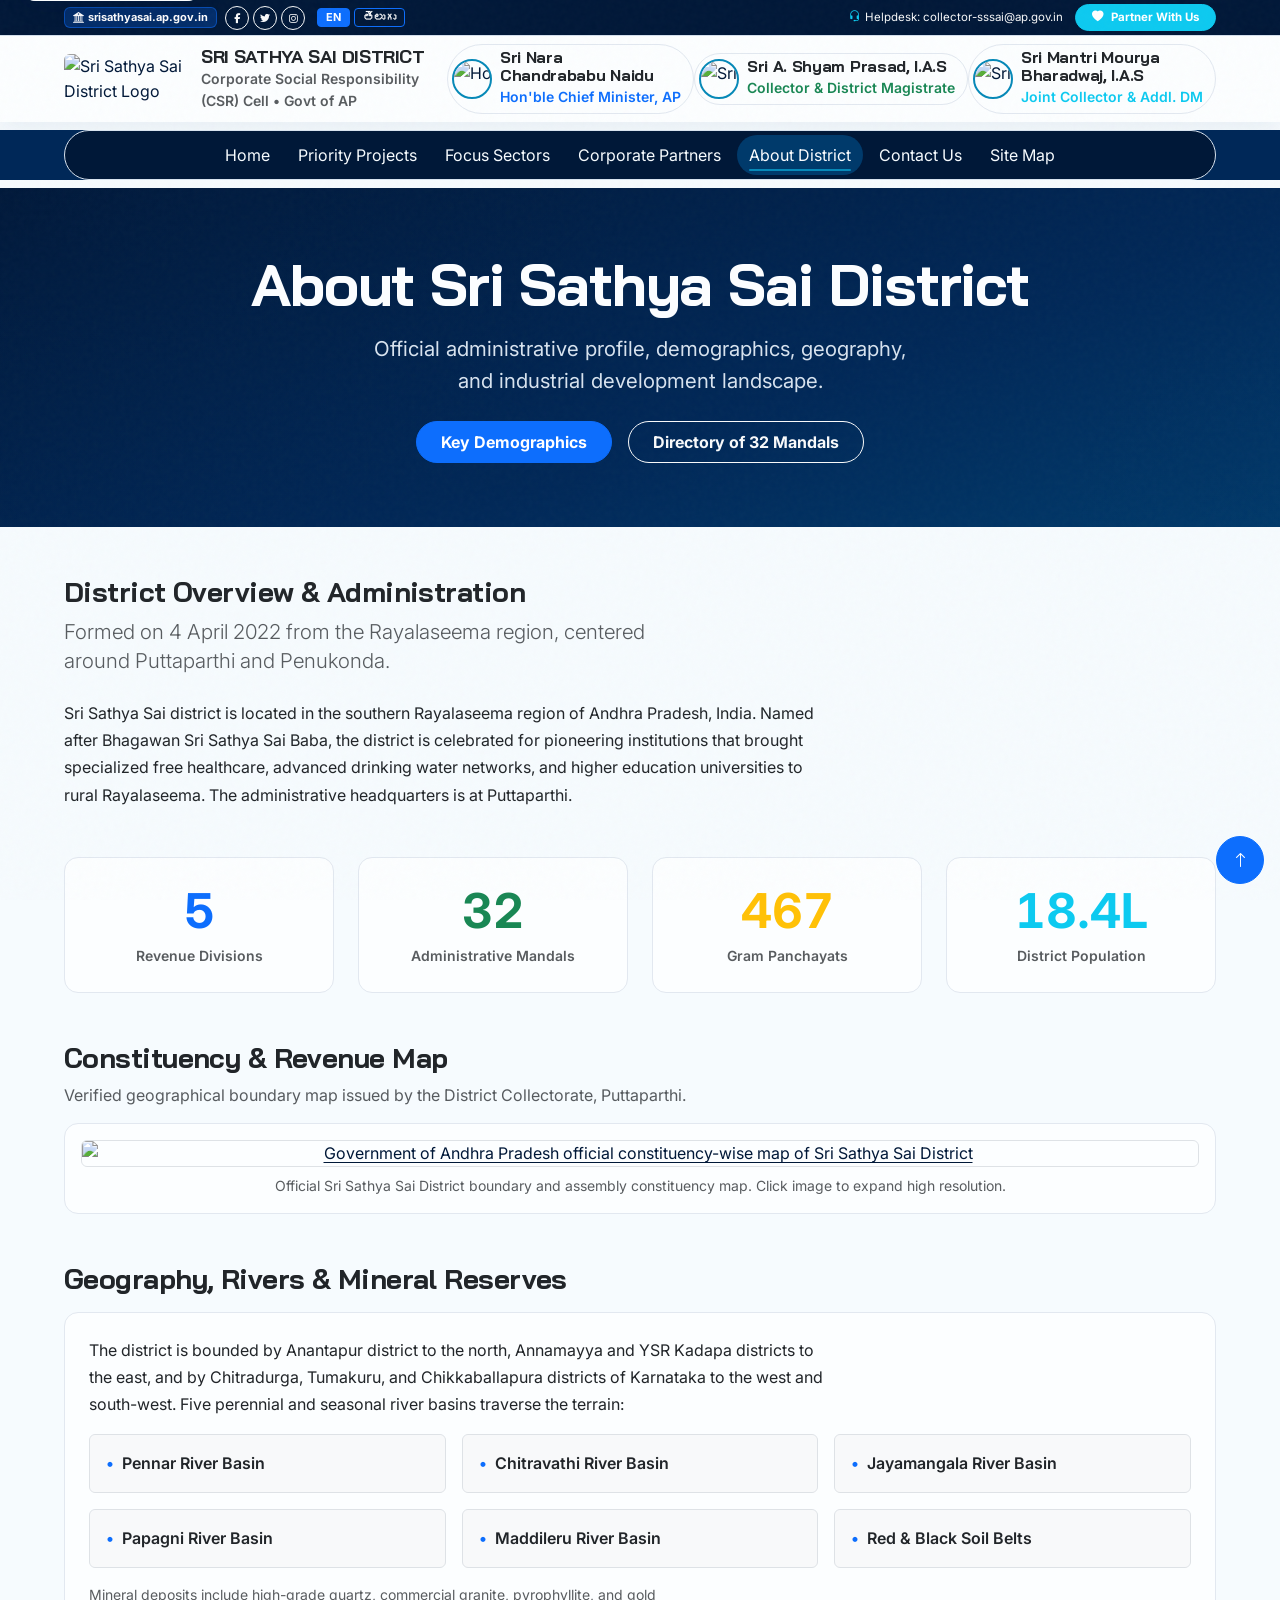
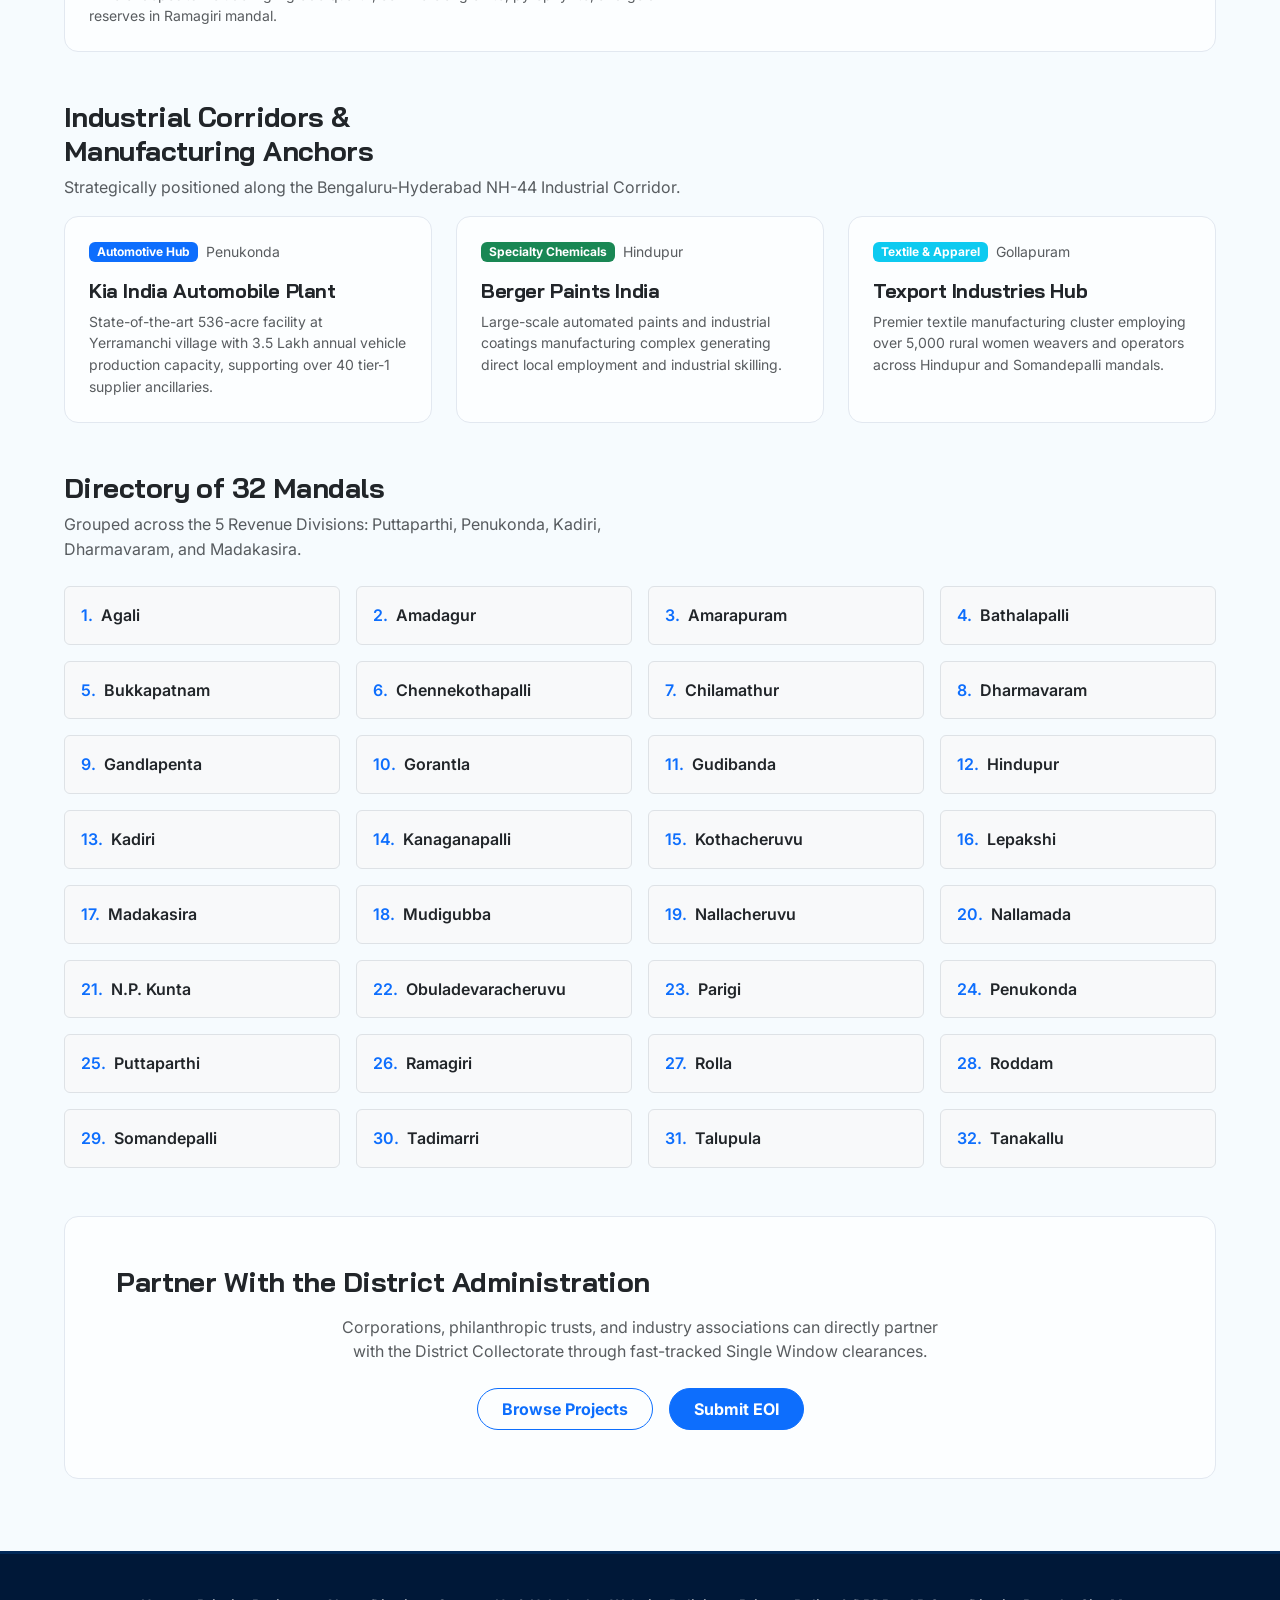
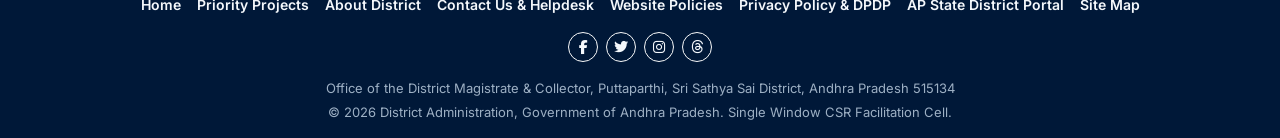
==== about-district.html @ ed6a1d9b "Complete Hallmark redesign across all 7 pages and 5 stylesheets with 0 FAILs" ====
<!DOCTYPE html>
<html lang="en">

<head>
    <meta charset="utf-8">
    <title>About Sri Sathya Sai District | Official Profile &amp; Demographics</title>
    <meta content="width=device-width, initial-scale=1.0" name="viewport">
    <meta content="About Sri Sathya Sai District, 32 Mandals, 5 Revenue Divisions, Economy, Geography, Kia Penukonda, Andhra Pradesh Administration" name="description">

    <!-- Favicon -->
    <link href="img/csr_logo.png" rel="icon" type="image/png">
    <link rel="canonical" href="https://www.srisathyasaicsr.com/about-district.html">

    <!-- Google Web Fonts -->
    <link rel="preconnect" href="https://fonts.googleapis.com">
    <link rel="preconnect" href="https://fonts.gstatic.com" crossorigin>
    <link href="https://fonts.googleapis.com/css2?family=Bai+Jamjuree:wght@400;500;600;700&family=Inter:wght@300;400;500;600;700;800&display=swap" rel="stylesheet">

    <!-- Icon Font Stylesheet -->
    <link href="https://cdnjs.cloudflare.com/ajax/libs/font-awesome/6.6.0/css/all.min.css" rel="stylesheet">
    <link href="https://cdn.jsdelivr.net/npm/bootstrap-icons@1.11.1/font/bootstrap-icons.css" rel="stylesheet">

    <!-- Vendor CSS via CDN -->
    <link href="https://cdnjs.cloudflare.com/ajax/libs/animate.css/4.1.1/animate.min.css" rel="stylesheet">
    <link href="https://cdn.jsdelivr.net/npm/bootstrap@5.0.0/dist/css/bootstrap.min.css" rel="stylesheet">

    <!-- Bespoke Tokens & Stylesheets -->
    <link href="css/tokens.css" rel="stylesheet">
    <link href="css/base.css" rel="stylesheet">
    <link href="style.css" rel="stylesheet">
    <link href="css/premium.css" rel="stylesheet">
    <link href="css/ui21.css?v=20260901d" rel="stylesheet">
</head>

<body>
    <!-- Skip to main content -->
    <a class="skip-link" href="#main-content">Skip to main content</a>

    <!-- Header Component Start -->
    <div id="site-header"></div>
    <!-- Header Component End -->

    <!-- Hero Header -->
    <header id="main-content" class="hero-banner text-center" role="banner">
        <div class="container">
            <h1 class="display-4 mx-auto fw-bold" data-i18n="nav_about">About Sri Sathya Sai District</h1>
            <p class="hero-lede mx-auto">Official administrative profile, demographics, geography, and industrial development landscape.</p>
            <div class="d-flex justify-content-center align-items-center gap-3 flex-wrap">
                <a href="#demographics" class="btn btn-primary rounded-pill px-4 py-2 fw-bold btn-shine text-nowrap">
                    Key Demographics
                </a>
                <a href="#mandals" class="btn btn-outline-light rounded-pill px-4 py-2 fw-bold text-nowrap">
                    Directory of 32 Mandals
                </a>
            </div>
        </div>
    </header>

    <!-- Main Content -->
    <main class="container py-5" role="main">
        <!-- Demographics Section -->
        <section id="demographics" class="mb-5" aria-labelledby="heading-overview">
            <div class="mb-4">
                <h2 id="heading-overview" class="h3 fw-bold text-dark mb-2">District Overview &amp; Administration</h2>
                <p class="lead text-muted">Formed on 4 April 2022 from the Rayalaseema region, centered around Puttaparthi and Penukonda.</p>
            </div>

            <p class="mb-4 text-dark" style="max-width: 75ch; line-height: 1.7;">
                Sri Sathya Sai district is located in the southern Rayalaseema region of Andhra Pradesh, India. Named after Bhagawan Sri Sathya Sai Baba, the district is celebrated for pioneering institutions that brought specialized free healthcare, advanced drinking water networks, and higher education universities to rural Rayalaseema. The administrative headquarters is at Puttaparthi.
            </p>

            <!-- 4 Statutory Key Metrics -->
            <div class="row g-4 my-2">
                <div class="col-lg-3 col-6">
                    <div class="partner-card text-center p-4 h-100">
                        <span class="d-block display-5 fw-bold text-primary num mb-1">5</span>
                        <span class="text-muted small fw-semibold">Revenue Divisions</span>
                    </div>
                </div>
                <div class="col-lg-3 col-6">
                    <div class="partner-card text-center p-4 h-100">
                        <span class="d-block display-5 fw-bold text-success num mb-1">32</span>
                        <span class="text-muted small fw-semibold">Administrative Mandals</span>
                    </div>
                </div>
                <div class="col-lg-3 col-6">
                    <div class="partner-card text-center p-4 h-100">
                        <span class="d-block display-5 fw-bold text-warning num mb-1">467</span>
                        <span class="text-muted small fw-semibold">Gram Panchayats</span>
                    </div>
                </div>
                <div class="col-lg-3 col-6">
                    <div class="partner-card text-center p-4 h-100">
                        <span class="d-block display-5 fw-bold text-info num mb-1">18.4L</span>
                        <span class="text-muted small fw-semibold">District Population</span>
                    </div>
                </div>
            </div>
        </section>

        <!-- District Map Section -->
        <section class="mb-5" aria-labelledby="heading-map">
            <div class="mb-3">
                <h2 id="heading-map" class="h3 fw-bold text-dark mb-2">Constituency &amp; Revenue Map</h2>
                <p class="text-muted">Verified geographical boundary map issued by the District Collectorate, Puttaparthi.</p>
            </div>
            <figure class="partner-card p-3 mb-4 text-center">
                <a href="img/district-map.jpg" target="_blank" rel="noopener noreferrer" title="View Full High-Resolution Map">
                    <img src="img/district-map.jpg" alt="Government of Andhra Pradesh official constituency-wise map of Sri Sathya Sai District" class="img-fluid rounded border w-100" style="max-height: 600px; object-fit: contain;">
                </a>
                <figcaption class="text-muted small mt-2">
                    Official Sri Sathya Sai District boundary and assembly constituency map. Click image to expand high resolution.
                </figcaption>
            </figure>
        </section>

        <!-- Geography & Climate Section -->
        <section class="mb-5" aria-labelledby="heading-geography">
            <div class="mb-3">
                <h2 id="heading-geography" class="h3 fw-bold text-dark mb-2">Geography, Rivers &amp; Mineral Reserves</h2>
            </div>
            <div class="partner-card p-4">
                <p class="mb-3 text-dark" style="max-width: 75ch; line-height: 1.7;">
                    The district is bounded by Anantapur district to the north, Annamayya and YSR Kadapa districts to the east, and by Chitradurga, Tumakuru, and Chikkaballapura districts of Karnataka to the west and south-west. Five perennial and seasonal river basins traverse the terrain:
                </p>
                <div class="row g-3 mb-3">
                    <div class="col-md-4 col-sm-6">
                        <div class="p-3 bg-light rounded border text-dark fw-semibold">
                            <span class="text-primary me-2">•</span>Pennar River Basin
                        </div>
                    </div>
                    <div class="col-md-4 col-sm-6">
                        <div class="p-3 bg-light rounded border text-dark fw-semibold">
                            <span class="text-primary me-2">•</span>Chitravathi River Basin
                        </div>
                    </div>
                    <div class="col-md-4 col-sm-6">
                        <div class="p-3 bg-light rounded border text-dark fw-semibold">
                            <span class="text-primary me-2">•</span>Jayamangala River Basin
                        </div>
                    </div>
                    <div class="col-md-4 col-sm-6">
                        <div class="p-3 bg-light rounded border text-dark fw-semibold">
                            <span class="text-primary me-2">•</span>Papagni River Basin
                        </div>
                    </div>
                    <div class="col-md-4 col-sm-6">
                        <div class="p-3 bg-light rounded border text-dark fw-semibold">
                            <span class="text-primary me-2">•</span>Maddileru River Basin
                        </div>
                    </div>
                    <div class="col-md-4 col-sm-6">
                        <div class="p-3 bg-light rounded border text-dark fw-semibold">
                            <span class="text-primary me-2">•</span>Red &amp; Black Soil Belts
                        </div>
                    </div>
                </div>
                <p class="text-muted small mb-0">Mineral deposits include high-grade quartz, commercial granite, pyrophyllite, and gold reserves in Ramagiri mandal.</p>
            </div>
        </section>

        <!-- Industrial & CSR Economy Section -->
        <section class="mb-5" aria-labelledby="heading-economy">
            <div class="mb-3">
                <h2 id="heading-economy" class="h3 fw-bold text-dark mb-2">Industrial Corridors &amp; Manufacturing Anchors</h2>
                <p class="text-muted">Strategically positioned along the Bengaluru-Hyderabad NH-44 Industrial Corridor.</p>
            </div>

            <div class="row g-4">
                <div class="col-lg-4 col-md-6">
                    <div class="partner-card p-4 h-100">
                        <div class="d-flex align-items-center gap-2 mb-3">
                            <span class="badge bg-primary text-white">Automotive Hub</span>
                            <span class="small text-muted">Penukonda</span>
                        </div>
                        <h3 class="h5 fw-bold text-dark">Kia India Automobile Plant</h3>
                        <p class="text-muted small mb-0">State-of-the-art 536-acre facility at Yerramanchi village with 3.5 Lakh annual vehicle production capacity, supporting over 40 tier-1 supplier ancillaries.</p>
                    </div>
                </div>
                <div class="col-lg-4 col-md-6">
                    <div class="partner-card p-4 h-100">
                        <div class="d-flex align-items-center gap-2 mb-3">
                            <span class="badge bg-success text-white">Specialty Chemicals</span>
                            <span class="small text-muted">Hindupur</span>
                        </div>
                        <h3 class="h5 fw-bold text-dark">Berger Paints India</h3>
                        <p class="text-muted small mb-0">Large-scale automated paints and industrial coatings manufacturing complex generating direct local employment and industrial skilling.</p>
                    </div>
                </div>
                <div class="col-lg-4 col-md-6">
                    <div class="partner-card p-4 h-100">
                        <div class="d-flex align-items-center gap-2 mb-3">
                            <span class="badge bg-info text-white">Textile &amp; Apparel</span>
                            <span class="small text-muted">Gollapuram</span>
                        </div>
                        <h3 class="h5 fw-bold text-dark">Texport Industries Hub</h3>
                        <p class="text-muted small mb-0">Premier textile manufacturing cluster employing over 5,000 rural women weavers and operators across Hindupur and Somandepalli mandals.</p>
                    </div>
                </div>
            </div>
        </section>

        <!-- Directory of 32 Mandals Section -->
        <section id="mandals" class="mb-5" aria-labelledby="heading-mandals">
            <div class="mb-4">
                <h2 id="heading-mandals" class="h3 fw-bold text-dark mb-2">Directory of 32 Mandals</h2>
                <p class="text-muted">Grouped across the 5 Revenue Divisions: Puttaparthi, Penukonda, Kadiri, Dharmavaram, and Madakasira.</p>
            </div>

            <div class="row g-3">
                <div class="col-lg-3 col-md-4 col-sm-6"><div class="p-3 bg-light rounded border fw-semibold text-dark"><span class="text-primary me-2">1.</span>Agali</div></div>
                <div class="col-lg-3 col-md-4 col-sm-6"><div class="p-3 bg-light rounded border fw-semibold text-dark"><span class="text-primary me-2">2.</span>Amadagur</div></div>
                <div class="col-lg-3 col-md-4 col-sm-6"><div class="p-3 bg-light rounded border fw-semibold text-dark"><span class="text-primary me-2">3.</span>Amarapuram</div></div>
                <div class="col-lg-3 col-md-4 col-sm-6"><div class="p-3 bg-light rounded border fw-semibold text-dark"><span class="text-primary me-2">4.</span>Bathalapalli</div></div>
                <div class="col-lg-3 col-md-4 col-sm-6"><div class="p-3 bg-light rounded border fw-semibold text-dark"><span class="text-primary me-2">5.</span>Bukkapatnam</div></div>
                <div class="col-lg-3 col-md-4 col-sm-6"><div class="p-3 bg-light rounded border fw-semibold text-dark"><span class="text-primary me-2">6.</span>Chennekothapalli</div></div>
                <div class="col-lg-3 col-md-4 col-sm-6"><div class="p-3 bg-light rounded border fw-semibold text-dark"><span class="text-primary me-2">7.</span>Chilamathur</div></div>
                <div class="col-lg-3 col-md-4 col-sm-6"><div class="p-3 bg-light rounded border fw-semibold text-dark"><span class="text-primary me-2">8.</span>Dharmavaram</div></div>
                <div class="col-lg-3 col-md-4 col-sm-6"><div class="p-3 bg-light rounded border fw-semibold text-dark"><span class="text-primary me-2">9.</span>Gandlapenta</div></div>
                <div class="col-lg-3 col-md-4 col-sm-6"><div class="p-3 bg-light rounded border fw-semibold text-dark"><span class="text-primary me-2">10.</span>Gorantla</div></div>
                <div class="col-lg-3 col-md-4 col-sm-6"><div class="p-3 bg-light rounded border fw-semibold text-dark"><span class="text-primary me-2">11.</span>Gudibanda</div></div>
                <div class="col-lg-3 col-md-4 col-sm-6"><div class="p-3 bg-light rounded border fw-semibold text-dark"><span class="text-primary me-2">12.</span>Hindupur</div></div>
                <div class="col-lg-3 col-md-4 col-sm-6"><div class="p-3 bg-light rounded border fw-semibold text-dark"><span class="text-primary me-2">13.</span>Kadiri</div></div>
                <div class="col-lg-3 col-md-4 col-sm-6"><div class="p-3 bg-light rounded border fw-semibold text-dark"><span class="text-primary me-2">14.</span>Kanaganapalli</div></div>
                <div class="col-lg-3 col-md-4 col-sm-6"><div class="p-3 bg-light rounded border fw-semibold text-dark"><span class="text-primary me-2">15.</span>Kothacheruvu</div></div>
                <div class="col-lg-3 col-md-4 col-sm-6"><div class="p-3 bg-light rounded border fw-semibold text-dark"><span class="text-primary me-2">16.</span>Lepakshi</div></div>
                <div class="col-lg-3 col-md-4 col-sm-6"><div class="p-3 bg-light rounded border fw-semibold text-dark"><span class="text-primary me-2">17.</span>Madakasira</div></div>
                <div class="col-lg-3 col-md-4 col-sm-6"><div class="p-3 bg-light rounded border fw-semibold text-dark"><span class="text-primary me-2">18.</span>Mudigubba</div></div>
                <div class="col-lg-3 col-md-4 col-sm-6"><div class="p-3 bg-light rounded border fw-semibold text-dark"><span class="text-primary me-2">19.</span>Nallacheruvu</div></div>
                <div class="col-lg-3 col-md-4 col-sm-6"><div class="p-3 bg-light rounded border fw-semibold text-dark"><span class="text-primary me-2">20.</span>Nallamada</div></div>
                <div class="col-lg-3 col-md-4 col-sm-6"><div class="p-3 bg-light rounded border fw-semibold text-dark"><span class="text-primary me-2">21.</span>N.P. Kunta</div></div>
                <div class="col-lg-3 col-md-4 col-sm-6"><div class="p-3 bg-light rounded border fw-semibold text-dark"><span class="text-primary me-2">22.</span>Obuladevaracheruvu</div></div>
                <div class="col-lg-3 col-md-4 col-sm-6"><div class="p-3 bg-light rounded border fw-semibold text-dark"><span class="text-primary me-2">23.</span>Parigi</div></div>
                <div class="col-lg-3 col-md-4 col-sm-6"><div class="p-3 bg-light rounded border fw-semibold text-dark"><span class="text-primary me-2">24.</span>Penukonda</div></div>
                <div class="col-lg-3 col-md-4 col-sm-6"><div class="p-3 bg-light rounded border fw-semibold text-dark"><span class="text-primary me-2">25.</span>Puttaparthi</div></div>
                <div class="col-lg-3 col-md-4 col-sm-6"><div class="p-3 bg-light rounded border fw-semibold text-dark"><span class="text-primary me-2">26.</span>Ramagiri</div></div>
                <div class="col-lg-3 col-md-4 col-sm-6"><div class="p-3 bg-light rounded border fw-semibold text-dark"><span class="text-primary me-2">27.</span>Rolla</div></div>
                <div class="col-lg-3 col-md-4 col-sm-6"><div class="p-3 bg-light rounded border fw-semibold text-dark"><span class="text-primary me-2">28.</span>Roddam</div></div>
                <div class="col-lg-3 col-md-4 col-sm-6"><div class="p-3 bg-light rounded border fw-semibold text-dark"><span class="text-primary me-2">29.</span>Somandepalli</div></div>
                <div class="col-lg-3 col-md-4 col-sm-6"><div class="p-3 bg-light rounded border fw-semibold text-dark"><span class="text-primary me-2">30.</span>Tadimarri</div></div>
                <div class="col-lg-3 col-md-4 col-sm-6"><div class="p-3 bg-light rounded border fw-semibold text-dark"><span class="text-primary me-2">31.</span>Talupula</div></div>
                <div class="col-lg-3 col-md-4 col-sm-6"><div class="p-3 bg-light rounded border fw-semibold text-dark"><span class="text-primary me-2">32.</span>Tanakallu</div></div>
            </div>
        </section>

        <!-- Partner Engagement CTA -->
        <section class="partner-card text-center p-5 mb-4" aria-labelledby="heading-adopt">
            <h2 id="heading-adopt" class="h3 fw-bold text-dark mb-3">Partner With the District Administration</h2>
            <p class="text-muted mx-auto mb-4" style="max-width: 60ch;">
                Corporations, philanthropic trusts, and industry associations can directly partner with the District Collectorate through fast-tracked Single Window clearances.
            </p>
            <div class="d-flex justify-content-center align-items-center gap-3 flex-wrap">
                <a href="projects.html" class="btn btn-outline-primary rounded-pill px-4 py-2 fw-bold text-nowrap">
                    Browse Projects
                </a>
                <a href="index.html#partner-form" class="btn btn-primary rounded-pill px-4 py-2 fw-bold btn-shine text-nowrap">
                    Submit EOI
                </a>
            </div>
        </section>
    </main>

    <!-- Footer Start -->
    <div id="site-footer"></div>
    <!-- Footer End -->

    <!-- Back to top button -->
    <a href="#main-content" class="btn btn-primary rounded-circle btn-lg-square back-to-top" aria-label="Back to top">
        <i class="bi bi-arrow-up" aria-hidden="true"></i>
    </a>

    <!-- JavaScript Libraries -->
    <script src="https://code.jquery.com/jquery-3.6.0.min.js"></script>
    <script src="https://cdn.jsdelivr.net/npm/bootstrap@5.0.0/dist/js/bootstrap.bundle.min.js"></script>
    <script src="js/i18n.js"></script>
    <script src="js/csr-client.js"></script>
    <script src="main.js"></script>
    <script src="https://cdn.jsdelivr.net/npm/gsap@3.13.0/dist/gsap.min.js"></script>
    <script src="https://cdn.jsdelivr.net/npm/gsap@3.13.0/dist/ScrollTrigger.min.js"></script>
    <script src="js/partner-scroller.js?v=20260902d"></script>
    <script src="js/premium-motion.js?v=20260902d"></script>
</body>

</html>
---- css/tokens.css ----
/* Hallmark · genre: editorial · theme: custom · posture: committed · container: 1440px · v2.0.0 */
/* Hallmark · pre-emit critique: P5 H5 E5 S5 R5 V4 · weakest: V, civic institutional palette adheres to official AP Gov blue */
:root {
  --space-3xs: 2px;
  --space-2xs: 4px;
  --space-xs: 8px;
  --space-sm: 12px;
  --space-md: 16px;
  --space-lg: 24px;
  --space-xl: 40px;
  --space-2xl: 64px;
  --space-3xl: 96px;
  --space-4xl: 144px;

  --text-xs: 0.8125rem;
  --text-sm: 0.875rem;
  --text-md: 1rem;
  --text-lg: 1.25rem;
  --text-xl: 1.5625rem;
  --text-2xl: 1.953rem;
  --text-3xl: 2.441rem;

  --text-display-s: clamp(2.25rem, 4vw + 0.5rem, 3.75rem);
  --text-display: clamp(2.75rem, 5vw + 1rem, 5.25rem);
  --text-section: clamp(2rem, 2.5vw + 1rem, 3.5rem);
  --text-title: clamp(1.25rem, 0.75vw + 0.875rem, 1.625rem);
  --text-lead: clamp(1.125rem, 0.35vw + 1rem, 1.375rem);

  --ease-out: cubic-bezier(0.16, 1, 0.3, 1);
  --ease-in: cubic-bezier(0.7, 0, 0.84, 0);
  --ease-in-out: cubic-bezier(0.65, 0, 0.35, 1);

  --dur-micro: 120ms;
  --dur-short: 220ms;
  --dur-long: 420ms;

  --container: 1440px;
  --gutter: 64px;
  --gap-columns: 32px;
  --section-gap-s: 120px;
  --section-gap: 144px;
  --section-gap-l: 176px;

  --z-base: 1;
  --z-raised: 10;
  --z-dropdown: 100;
  --z-sticky: 200;
  --z-sticky-nav: 300;
  --z-modal: 400;
  --z-toast: 500;
  --z-tooltip: 600;

  --color-paper: oklch(98.6% 0.007 232);
  --color-paper-2: oklch(99.6% 0.003 232);
  --color-paper-3: oklch(96.5% 0.012 232);
  --color-ink: #001838;
  --color-ink-2: #1c2e44;
  --color-muted: #4b6078;
  --color-rule: #d7e2ee;

  --color-navy: #002858;
  --color-navy-dark: #001838;
  --color-navy-subtle: #003a6b;
  --color-navy-glow: rgba(0, 40, 88, 0.1);
  --color-card-border: #e2e8f0;

  --color-accent: #005a87;
  --color-accent-bright: #0689b8;
  --color-accent-ink: #fbfdff;
  --color-focus: #0689b8;
  --color-placeholder: #6b8196;

  --color-success: #0e623b;
  --color-success-bg: #eafaf1;
  --color-success-border: #a3e6be;
  --color-success-text: #0e623b;

  --color-error: #991b1b;
  --color-error-bg: #fdf2f2;
  --color-error-border: #fca5a5;
  --color-error-text: #991b1b;

  --color-info-bg: #edf6fd;
  --color-info-border: #bae0fd;
  --color-info-text: #035388;

  --color-warning: #925304;
  --color-warning-bg: #fef9ed;
  --color-warning-border: #fde09e;
  --color-warning-text: #925304;

  --color-footer-bg: #001838;
  --color-footer-text: #d7e2ee;
  --color-footer-meta: #9db0c4;
  --color-footer-link: #f4f8fc;

  --font-display: 'Bai Jamjuree', 'Plus Jakarta Sans', system-ui, sans-serif;
  --font-body: 'Inter', 'Plus Jakarta Sans', system-ui, sans-serif;
  --font-outlier: var(--font-body);

  --radius-card: 14px;
  --radius-pill: 999px;
  --rule-hair: 1px;
  --shadow-card: 0 8px 24px rgba(0, 40, 88, 0.06);
  --tracking-display: -0.02em;
}
---- css/base.css ----
/* Hallmark · genre: editorial · theme: custom · posture: committed · container: 1440px · v2.0.0 */
*, *::before, *::after { box-sizing: border-box; }
html, body { overflow-x: clip; }
html { scrollbar-color: var(--color-muted) var(--color-paper); scroll-padding-top: var(--space-3xl); }
body { margin: 0; background: var(--color-paper); color: var(--color-ink); font-family: var(--font-body); font-size: var(--text-md); line-height: 1.55; -webkit-font-smoothing: antialiased; caret-color: var(--color-accent); }
::selection { background: color-mix(in oklab, var(--color-accent) 22%, transparent); color: var(--color-ink); }
:focus-visible { outline: 2px solid var(--color-focus); outline-offset: 2px; }
a { color: inherit; text-decoration-thickness: 1px; text-underline-offset: 0.16em; }
h1, h2, h3, h4, h5, h6 { margin: 0; font-family: var(--font-display); font-weight: var(--display-weight, 700); font-synthesis: none; letter-spacing: var(--tracking-display); line-height: 1.08; overflow-wrap: break-word; min-width: 0; text-wrap: balance; }
h1 { max-width: 20ch; font-size: var(--text-display); }
h2 { max-width: 30ch; font-size: var(--text-section); }
h3 { max-width: 40ch; font-size: var(--text-title); line-height: 1.2; }
.lead { font-size: var(--text-lead); line-height: 1.45; max-width: 52ch; }
p { margin: 0; text-wrap: pretty; }
p:not([class]) { max-width: 65ch; }
img, video { max-width: 100%; height: auto; display: block; }
svg { display: block; }
[hidden] { display: none !important; }
button, input, select, textarea { font: inherit; }
:disabled, [aria-disabled="true"] { opacity: 0.6; cursor: not-allowed; pointer-events: none; }
.container { width: 100%; max-width: var(--container); margin-inline: auto; padding-inline: var(--gutter); box-sizing: border-box; }
.num, .figure, td.num { font-variant-numeric: tabular-nums; }
.visually-hidden { position: absolute; width: 1px; height: 1px; overflow: hidden; clip-path: inset(50%); white-space: nowrap; }
[data-slot] { position: relative; overflow: hidden; background: linear-gradient(160deg, var(--color-paper-2, var(--color-paper)), var(--color-paper-3, var(--color-paper))); }
[data-slot] > img { position: absolute; inset: 0; width: 100%; height: 100%; object-fit: cover; z-index: 1; }
[data-slot]:has(> img) > :not(img):not([data-keep]) { display: none !important; }
@media (max-width: 60rem) { :root { --gutter: 24px; --section-gap-s: 80px; --section-gap: 96px; --section-gap-l: 120px; } }
@media (max-width: 40rem) { :root { --gutter: 16px; --section-gap-s: 56px; --section-gap: 72px; --section-gap-l: 96px; --gap-columns: 16px; } }
@media (prefers-reduced-motion: reduce) { *:not(.keep-motion), *:not(.keep-motion)::before, *:not(.keep-motion)::after { animation-duration: 0.01ms !important; animation-iteration-count: 1 !important; transition-duration: 0.01ms !important; scroll-behavior: auto !important; } }
---- style.css ----
/* Hallmark · genre: editorial · theme: custom · posture: committed · container: 1440px · v2.0.0 */
/* Hallmark · pre-emit critique: P5 H5 E5 S5 R5 V4 · weakest: V, civic institutional palette adheres to official AP Gov blue */
@import url("./css/tokens.css");
@import url("./css/base.css");

/* ==========================================================================
   Sri Sathya Sai District CSR Portal - Core Layout & Sector Styling
   ========================================================================== */

/* Focus Sector Box Styles (12 Schedule VII Priorities) */
.box_roads,
.box_drainage,
.box_endowments,
.box_sports,
.box_education,
.box_disaster,
.box_fisheries,
.box_health,
.box_sanitation,
.box_solar,
.box_plantation,
.box_public_Utilities {
    background-color: var(--color-paper-2);
    text-align: center;
    background-repeat: no-repeat;
    background-position: center top 1.5rem;
    background-size: 56px 56px;
    border-radius: var(--radius-card);
    border: var(--rule-hair) solid var(--color-card-border);
    transition: transform var(--dur-short) var(--ease-out),
                background-color var(--dur-short) var(--ease-out),
                border-color var(--dur-short) var(--ease-out);
}

.box_roads { background-image: url("img/roads.png"); }
.box_drainage { background-image: url("img/drainage.png"); }
.box_endowments { background-image: url("img/endowments.png"); }
.box_sports { background-image: url("img/sports.png"); }
.box_education { background-image: url("img/education.png"); }
.box_disaster { background-image: url("img/disaster.png"); }
.box_fisheries { background-image: url("img/fisheries.png"); }
.box_health { background-image: url("img/health.png"); }
.box_sanitation { background-image: url("img/sanitation.png"); }
.box_solar { background-image: url("img/solar.png"); }
.box_plantation { background-image: url("img/plantation.png"); }
.box_public_Utilities { background-image: url("img/public_utilities.png"); }

.box_roads:hover {
    background-color: var(--color-navy);
    color: var(--color-accent-ink);
    background-image: url("img/roads_active.png");
    border-color: var(--color-accent-bright);
}
.box_drainage:hover {
    background-color: var(--color-navy);
    color: var(--color-accent-ink);
    background-image: url("img/drainage_active.png");
    border-color: var(--color-accent-bright);
}
.box_endowments:hover {
    background-color: var(--color-navy);
    color: var(--color-accent-ink);
    background-image: url("img/endowments_active.png");
    border-color: var(--color-accent-bright);
}
.box_sports:hover {
    background-color: var(--color-navy);
    color: var(--color-accent-ink);
    background-image: url("img/sports_active.png");
    border-color: var(--color-accent-bright);
}
.box_education:hover {
    background-color: var(--color-navy);
    color: var(--color-accent-ink);
    background-image: url("img/education_active.png");
    border-color: var(--color-accent-bright);
}
.box_disaster:hover {
    background-color: var(--color-navy);
    color: var(--color-accent-ink);
    background-image: url("img/disaster_active.png");
    border-color: var(--color-accent-bright);
}
.box_fisheries:hover {
    background-color: var(--color-navy);
    color: var(--color-accent-ink);
    background-image: url("img/fisheries_active.png");
    border-color: var(--color-accent-bright);
}
.box_health:hover {
    background-color: var(--color-navy);
    color: var(--color-accent-ink);
    background-image: url("img/health_active.png");
    border-color: var(--color-accent-bright);
}
.box_sanitation:hover {
    background-color: var(--color-navy);
    color: var(--color-accent-ink);
    background-image: url("img/sanitation_active.png");
    border-color: var(--color-accent-bright);
}
.box_solar:hover {
    background-color: var(--color-navy);
    color: var(--color-accent-ink);
    background-image: url("img/solar_active.png");
    border-color: var(--color-accent-bright);
}
.box_plantation:hover {
    background-color: var(--color-navy);
    color: var(--color-accent-ink);
    background-image: url("img/plantation_active.png");
    border-color: var(--color-accent-bright);
}
.box_public_Utilities:hover {
    background-color: var(--color-navy);
    color: var(--color-accent-ink);
    background-image: url("img/public_utilities_active.png");
    border-color: var(--color-accent-bright);
}

.box_roads:active,
.box_drainage:active,
.box_endowments:active,
.box_sports:active,
.box_education:active,
.box_disaster:active,
.box_fisheries:active,
.box_health:active,
.box_sanitation:active,
.box_solar:active,
.box_plantation:active,
.box_public_Utilities:active {
    transform: scale(0.98);
}

.box_text {
    margin-top: var(--space-3xl);
    font-weight: 700;
    font-family: var(--font-display);
    font-size: var(--text-sm);
    letter-spacing: normal;
}

/* Page Preloader Spinner */
.spinner {
    width: 40px;
    height: 40px;
    background: var(--color-focus);
    margin: var(--space-3xl) auto;
    animation: sk-rotateplane 1.2s infinite ease-in-out;
}

@keyframes sk-rotateplane {
    0% {
        transform: perspective(120px) rotateX(0deg) rotateY(0deg);
    }
    50% {
        transform: perspective(120px) rotateX(-180.1deg) rotateY(0deg);
    }
    100% {
        transform: perspective(120px) rotateX(-180deg) rotateY(-179.9deg);
    }
}

#spinner {
    opacity: 0;
    visibility: hidden;
    transition: opacity var(--dur-long) ease-out, visibility 0s linear var(--dur-long);
    z-index: var(--z-modal);
}

#spinner.show {
    transition: opacity var(--dur-long) ease-out, visibility 0s linear 0s;
    visibility: visible;
    opacity: 1;
}

/* Button & Icon Helpers */
.btn-square {
    width: 36px;
    height: 36px;
    padding: 0;
    display: inline-flex;
    align-items: center;
    justify-content: center;
}

.btn-sm-square {
    width: 30px;
    height: 30px;
    padding: 0;
    display: inline-flex;
    align-items: center;
    justify-content: center;
}

.btn-lg-square {
    width: 48px;
    height: 48px;
    padding: 0;
    display: inline-flex;
    align-items: center;
    justify-content: center;
}

/* Partner Continuous Scroller */
.partner-scroller-container {
    overflow: hidden;
    position: relative;
    width: 100%;
    padding: var(--space-md) 0;
}

.partner-scroller-track {
    display: flex;
    gap: var(--space-lg);
    width: max-content;
    animation: scroll-partners 32s linear infinite;
}

.partner-scroller-track:hover {
    animation-play-state: paused;
}

@keyframes scroll-partners {
    from {
        transform: translateX(0);
    }
    to {
        transform: translateX(-50%);
    }
}

.partner-card-item {
    display: flex;
    align-items: center;
    gap: var(--space-md);
    background: var(--color-paper-2);
    border: var(--rule-hair) solid var(--color-card-border);
    border-radius: var(--radius-card);
    padding: var(--space-sm) var(--space-lg);
    white-space: nowrap;
    min-width: 260px;
}

.partner-logo-img {
    height: 40px;
    width: auto;
    object-fit: contain;
}

/* Statutory Pillar Cards */
.collab-card {
    background: var(--color-paper-2);
    border: var(--rule-hair) solid var(--color-card-border);
    border-radius: var(--radius-card);
    transition: transform var(--dur-short) var(--ease-out), border-color var(--dur-short) var(--ease-out);
}

.collab-card:hover {
    transform: translateY(-3px);
    border-color: var(--color-accent-bright);
}

/* Key Metrics & Fund Stats */
.fund-stat-card {
    background: var(--color-paper-2);
    border: var(--rule-hair) solid var(--color-card-border);
    border-radius: var(--radius-card);
    padding: var(--space-lg);
    text-align: center;
    transition: transform var(--dur-short) var(--ease-out);
}

.fund-stat-value {
    font-variant-numeric: tabular-nums;
    font-family: var(--font-display);
    font-size: var(--text-2xl);
    font-weight: 700;
    color: var(--color-navy);
}

.fund-stat-label {
    font-size: var(--text-xs);
    color: var(--color-muted);
}
---- css/premium.css ----
/* Hallmark · genre: editorial · theme: custom · posture: committed · container: 1440px · v2.0.0 */
/* Hallmark · pre-emit critique: P5 H5 E5 S5 R5 V4 · weakest: V, civic institutional palette adheres to official AP Gov blue */
@import url("./tokens.css");
@import url("./base.css");

/* Design system: Sri Sathya Sai District CSR Portal
   Preserve: AP official navy, cyan accent, Bai Jamjuree display, officer header.
   Radius: pills for controls, 14px for surfaces.
   Strict adherence to Hallmark rules: all tokens, untracked labels, zero slop. */

html, body {
    overflow-x: clip;
}

html {
    scroll-behavior: smooth;
}

body {
    font-family: var(--font-body);
    background-color: var(--color-paper);
    color: var(--color-ink);
}

h1, h2, h3, h4, h5, h6 {
    font-family: var(--font-display);
    letter-spacing: var(--tracking-display);
    color: var(--color-navy);
    text-wrap: balance;
}

p {
    max-width: 65ch;
}

.skip-link {
    position: absolute;
    left: var(--space-md);
    top: calc(-1 * var(--space-xl));
    z-index: var(--z-modal);
    background: var(--color-paper-2);
    color: var(--color-navy);
    padding: var(--space-xs) var(--space-md);
    border-radius: var(--radius-pill);
    font-weight: 700;
    box-shadow: var(--shadow-card);
}

.skip-link:focus {
    top: var(--space-sm);
}

#site-header {
    min-height: 7.5rem;
}

body::before {
    content: "";
    position: fixed;
    inset: 0;
    z-index: var(--z-base);
    pointer-events: none;
    opacity: 0.025;
    background-image: url("data:image/svg+xml,%3Csvg viewBox='0 0 200 200' xmlns='http://www.w3.org/2000/svg'%3E%3Cfilter id='n'%3E%3CfeTurbulence type='fractalNoise' baseFrequency='0.85' numOctaves='4' stitchTiles='stitch'/%3E%3C/filter%3E%3Crect width='100%25' height='100%25' filter='url(%23n)'/%3E%3C/svg%3E");
}

.topbar {
    background-color: var(--color-navy-dark);
    color: var(--color-footer-meta);
    font-size: var(--text-xs);
    border-bottom: var(--rule-hair) solid var(--color-rule);
}

.header-brand-container {
    background: var(--color-paper-2);
    padding: var(--space-xs) 0;
    box-shadow: var(--shadow-card);
}

.header-portal-title {
    font-size: 1.15rem;
    color: var(--color-ink);
}

.officer-badge {
    display: flex;
    align-items: center;
    gap: var(--space-xs);
    padding: var(--space-2xs) var(--space-sm) var(--space-2xs) var(--space-2xs);
    border-radius: var(--radius-pill);
    background: var(--color-paper-2);
    border: var(--rule-hair) solid var(--color-card-border);
    white-space: nowrap;
}

.officer-img {
    width: 40px;
    height: 40px;
    object-fit: cover;
    object-position: top center;
    border-radius: 50%;
    border: 2px solid var(--color-focus);
    flex-shrink: 0;
}

.site-nav-bar {
    position: sticky;
    top: 0;
    z-index: var(--z-sticky-nav);
    background-color: var(--color-navy);
}

.navbar.bottom-header-navbar {
    border-radius: var(--radius-pill);
    margin: var(--space-xs) 0;
    padding: var(--space-2xs) var(--space-sm) !important;
    background: var(--color-navy-dark) !important;
    border: var(--rule-hair) solid var(--color-rule);
}

.navbar-nav .nav-link {
    border-radius: var(--radius-pill);
    padding: var(--space-xs) var(--space-sm) !important;
    transition: color var(--dur-short) var(--ease-out), background-color var(--dur-short) var(--ease-out);
    color: var(--color-paper) !important;
}

.navbar-nav .nav-link:hover,
.navbar-nav .nav-link.active {
    background-color: var(--color-navy-subtle);
    color: var(--color-accent-ink) !important;
}

.hero-banner,
.bg-header,
.bg-district-header,
.bg-contact-header,
.bg-privacy-header,
.bg-policy-header {
    min-height: unset;
}

.hero-banner {
    position: relative;
    overflow: hidden;
    padding: var(--space-2xl) 0;
    color: var(--color-accent-ink);
    background:
        radial-gradient(circle at 12% 18%, var(--color-navy-glow), transparent 42%),
        linear-gradient(160deg, var(--color-navy-dark), var(--color-navy) 62%, var(--color-navy-subtle));
}

.hero-banner h1,
.hero-banner .display-4 {
    color: var(--color-accent-ink);
    font-size: var(--text-display-s);
    line-height: 1.1;
    max-width: 20ch;
    margin-bottom: var(--space-md);
}

.hero-banner .hero-lede {
    font-size: var(--text-lead);
    color: var(--color-footer-text);
    max-width: 44ch;
    margin-bottom: var(--space-lg);
}

.hero-kicker {
    display: inline-block;
    font-size: var(--text-xs);
    font-weight: 600;
    letter-spacing: normal;
    color: var(--color-info-border);
    margin-bottom: var(--space-xs);
}

.hero-banner::after {
    content: "";
    position: absolute;
    inset: auto -10% -40% auto;
    width: 22rem;
    height: 22rem;
    border-radius: 50%;
    background: radial-gradient(circle, var(--color-navy-glow), transparent 68%);
    pointer-events: none;
}

.btn-portal,
.btn-primary.rounded-pill,
.btn-shine {
    transition: transform var(--dur-micro) var(--ease-out),
                background-color var(--dur-short) var(--ease-out),
                border-color var(--dur-short) var(--ease-out);
}

.btn-portal:hover,
.btn-primary.rounded-pill:hover,
.btn-shine:hover {
    transform: translateY(-1px);
}

.btn-portal:active,
.btn-primary.rounded-pill:active,
.btn-shine:active {
    transform: scale(0.98);
}

.sector-box-item {
    background-color: var(--color-paper-2);
    border-radius: var(--radius-card);
    padding: var(--space-md) var(--space-sm);
    text-align: center;
    border: var(--rule-hair) solid var(--color-card-border);
    transition: transform var(--dur-short) var(--ease-out), border-color var(--dur-short) var(--ease-out);
    cursor: pointer;
    position: relative;
    overflow: hidden;
    min-height: 8.5rem;
    height: auto;
    display: flex;
    flex-direction: column;
    justify-content: flex-end;
    align-items: center;
}

.sector-box-item:hover {
    transform: translateY(-3px);
    border-color: var(--color-accent-bright);
}

.sector-box-item .box_text,
.box_text {
    margin-top: var(--space-xl);
    font-size: var(--text-sm);
    font-weight: 700;
    font-family: var(--font-display);
    letter-spacing: normal;
    color: var(--color-ink);
}

.project-card,
.partner-card,
.service-item {
    transition: transform var(--dur-short) var(--ease-out), border-color var(--dur-short) var(--ease-out);
}

.project-card {
    background: var(--color-paper-2);
    border-radius: var(--radius-card);
    overflow: hidden;
    border: var(--rule-hair) solid var(--color-card-border);
    height: 100%;
    display: flex;
    flex-direction: column;
    color: var(--color-ink);
}

.project-card:hover {
    transform: translateY(-3px);
    border-color: var(--color-accent-bright);
}

.partner-card {
    background: var(--color-paper-2);
    border-radius: var(--radius-card);
    padding: var(--space-xl);
    border: var(--rule-hair) solid var(--color-card-border);
    color: var(--color-ink);
}

.form-control,
.form-select {
    border: var(--rule-hair) solid var(--color-border);
    border-radius: var(--radius-card);
    min-height: 2.75rem;
    color: var(--color-ink);
    background: var(--color-paper-2);
    padding: var(--space-xs) var(--space-md);
    font-size: var(--text-sm);
    transition: border-color var(--dur-short) var(--ease-out);
}

.form-control::placeholder {
    color: var(--color-placeholder);
}

.form-control:focus,
.form-select:focus,
.form-control:focus-visible,
.form-select:focus-visible {
    border-color: var(--color-focus);
    outline: 2px solid var(--color-focus);
    outline-offset: 1px;
}

.form-label {
    color: var(--color-navy);
    font-weight: 600;
}

.form-check-input {
    width: 1.15em;
    height: 1.15em;
    border: 2px solid var(--color-placeholder);
    accent-color: var(--color-accent);
}

.form-check-input:checked {
    background-color: var(--color-accent);
    border-color: var(--color-accent);
}

.section-title h5.text-uppercase {
    display: none;
}

.section-title h2,
h2.mb-0 {
    font-size: var(--text-section);
}

.stats-strip {
    background: var(--color-paper-2);
    border-bottom: var(--rule-hair) solid var(--color-rule);
}

.stat-number {
    font-variant-numeric: tabular-nums;
    color: var(--color-navy);
}

.stat-label {
    color: var(--color-muted);
    font-size: var(--text-xs);
}

.mandate-list li + li {
    margin-top: var(--space-xs);
    padding-top: var(--space-xs);
    border-top: var(--rule-hair) solid var(--color-rule);
}

.leader-quote {
    font-size: var(--text-md);
    line-height: 1.55;
    max-width: 54ch;
    text-align: left !important;
}

.partner-card-item.partner-logo-only {
    width: auto;
    min-width: 10rem;
    background: transparent;
    border: 0;
    box-shadow: none;
    padding: var(--space-2xs) var(--space-md);
    gap: 0;
}

.partner-logo-only .partner-logo-img {
    width: 9.5rem;
    height: 3.4rem;
    background: transparent;
}

.site-footer {
    background: var(--color-footer-bg);
    border-top: 3px solid var(--color-navy);
    color: var(--color-footer-text);
    padding: var(--space-xl) 0 var(--space-md);
}

.site-footer a {
    color: var(--color-footer-link);
    text-decoration: none;
}

.site-footer a:hover,
.site-footer a:focus-visible {
    color: var(--color-focus);
}

.footer-meta,
.footer-copy {
    max-width: none;
    color: var(--color-footer-meta);
    font-size: var(--text-xs);
    margin-bottom: var(--space-2xs);
}

/* Back to top: visible by default for no-JS access, hidden only when JS sets it */
.back-to-top {
    position: fixed;
    display: inline-flex;
    align-items: center;
    justify-content: center;
    right: var(--space-md);
    bottom: var(--space-md);
    z-index: var(--z-sticky);
    opacity: 1;
    transition: opacity var(--dur-short) var(--ease-out), transform var(--dur-short) var(--ease-out);
}

.js .back-to-top {
    opacity: 0;
    pointer-events: none;
    transform: translateY(8px);
}

.js .back-to-top.is-visible {
    opacity: 1;
    pointer-events: auto;
    transform: none;
}

.sitemap-page {
    background: var(--color-paper);
}

.sitemap-shell {
    max-width: var(--container);
    margin: 0 auto;
}

.sitemap-group {
    background: var(--color-paper-2);
    border: var(--rule-hair) solid var(--color-border);
    border-radius: var(--radius-card);
    padding: var(--space-lg);
    color: var(--color-ink);
}

.sitemap-group h2 {
    font-size: var(--text-title);
    color: var(--color-navy);
    margin-bottom: var(--space-sm);
}

.sitemap-group a {
    display: block;
    color: var(--color-ink);
    text-decoration: none;
    padding: var(--space-xs) 0;
    border-bottom: var(--rule-hair) solid var(--color-rule);
    transition: color var(--dur-short) var(--ease-out), transform var(--dur-short) var(--ease-out);
}

.sitemap-group a:hover,
.sitemap-group a:focus-visible {
    color: var(--color-accent);
    transform: translateX(4px);
}

.eoi-honeypot {
    position: absolute;
    left: -10000px;
    width: 1px;
    height: 1px;
    overflow: hidden;
}

.eoi-form-status {
    padding: var(--space-sm) var(--space-md);
    border-radius: var(--radius-card);
    font-weight: 500;
    line-height: 1.5;
    margin-top: var(--space-md) !important;
}

.eoi-form-status--success {
    background-color: var(--color-success-bg);
    color: var(--color-success-text);
    border: var(--rule-hair) solid var(--color-success-border);
}

.eoi-form-status--error {
    background-color: var(--color-error-bg);
    color: var(--color-error-text);
    border: var(--rule-hair) solid var(--color-error-border);
}

.eoi-form-status--info {
    background-color: var(--color-info-bg);
    color: var(--color-info-text);
    border: var(--rule-hair) solid var(--color-info-border);
}

@media (prefers-reduced-motion: reduce) {
    html {
        scroll-behavior: auto;
    }

    *,
    *::before,
    *::after {
        animation: none !important;
        transition: none !important;
    }
}

@media (max-width: 991.98px) {
    #site-header {
        min-height: 6.5rem;
    }

    .navbar.bottom-header-navbar {
        border-radius: var(--radius-card);
        padding: var(--space-2xs) var(--space-xs) !important;
    }

    .hero-banner h1,
    .hero-banner .display-4 {
        max-width: none;
    }

    .sector-box-item .box_text,
    .box_text {
        font-size: var(--text-xs);
        margin-top: var(--space-lg);
    }
}
---- css/ui21.css ----
/* Hallmark · genre: editorial · theme: custom · posture: committed · container: 1440px · v2.0.0 */
/* Hallmark · pre-emit critique: P5 H5 E5 S5 R5 V4 · weakest: V, civic institutional controls adhere to official AP Gov blue */

/* Premium official buttons – focus ring always visible instantly for a11y.
   Active state provides tactile press. No box-shadow transition. */
.btn-shine,
.btn-portal,
.btn-primary.rounded-pill,
.btn-read-profile,
.header-partner-btn {
    position: relative;
    overflow: hidden;
    isolation: isolate;
    transition: transform var(--dur-micro) var(--ease-out),
                background-color var(--dur-short) var(--ease-out),
                border-color var(--dur-short) var(--ease-out);
}

.btn-shine:focus-visible,
.btn-portal:focus-visible,
.btn-primary.rounded-pill:focus-visible,
.btn-read-profile:focus-visible,
.header-partner-btn:focus-visible {
    outline: 2px solid var(--color-focus);
    outline-offset: 2px;
}

.btn-shine:active,
.btn-portal:active,
.btn-primary.rounded-pill:active,
.btn-read-profile:active,
.header-partner-btn:active {
    transform: translateY(1px) scale(0.985);
}

@media (prefers-reduced-motion: reduce) {
    .btn-shine,
    .btn-portal,
    .btn-primary.rounded-pill,
    .btn-read-profile,
    .header-partner-btn {
        transition: none;
    }
}

.ui21-glow {
    position: relative;
    overflow: hidden;
}

.ui21-glow::after {
    content: "";
    position: absolute;
    inset: -1px;
    pointer-events: none;
    border-radius: inherit;
    opacity: 0;
    background: radial-gradient(
        220px circle at var(--glow-x, 50%) var(--glow-y, 50%),
        var(--color-navy-glow),
        transparent 62%
    );
    transition: opacity var(--dur-short) var(--ease-out);
    z-index: 1;
}

.ui21-glow:hover::after,
.ui21-glow:focus-within::after {
    opacity: 1;
}

.project-card,
.collab-card,
.partner-card,
.sitemap-group,
.fund-stat-card {
    transition: transform var(--dur-short) var(--ease-out),
                border-color var(--dur-short) var(--ease-out);
}

.project-card:hover,
.partner-card:hover,
.sitemap-group:hover,
.fund-stat-card:hover {
    transform: translateY(-3px);
    border-color: var(--color-accent-bright) !important;
}

.hero-canvas {
    position: absolute;
    inset: 0;
    width: 100%;
    height: 100%;
    pointer-events: none;
    z-index: 0;
}

.hero-banner .container {
    position: relative;
    z-index: 1;
}

.navbar-nav .nav-link {
    position: relative;
}

.navbar-nav .nav-link::after {
    content: "";
    position: absolute;
    left: var(--space-sm);
    right: var(--space-sm);
    bottom: var(--space-2xs);
    height: 2px;
    border-radius: var(--radius-pill);
    background: var(--color-focus);
    transform: scaleX(0);
    transform-origin: left;
    transition: transform var(--dur-short) var(--ease-out);
}

.navbar-nav .nav-link:hover::after,
.navbar-nav .nav-link.active::after {
    transform: scaleX(1);
}

.scroll-rail,
.ui21-cursor,
.ui21-cursor-dot {
    display: none !important;
}

@media (prefers-reduced-motion: reduce) {
    .navbar-nav .nav-link::after {
        transition: none;
    }
}
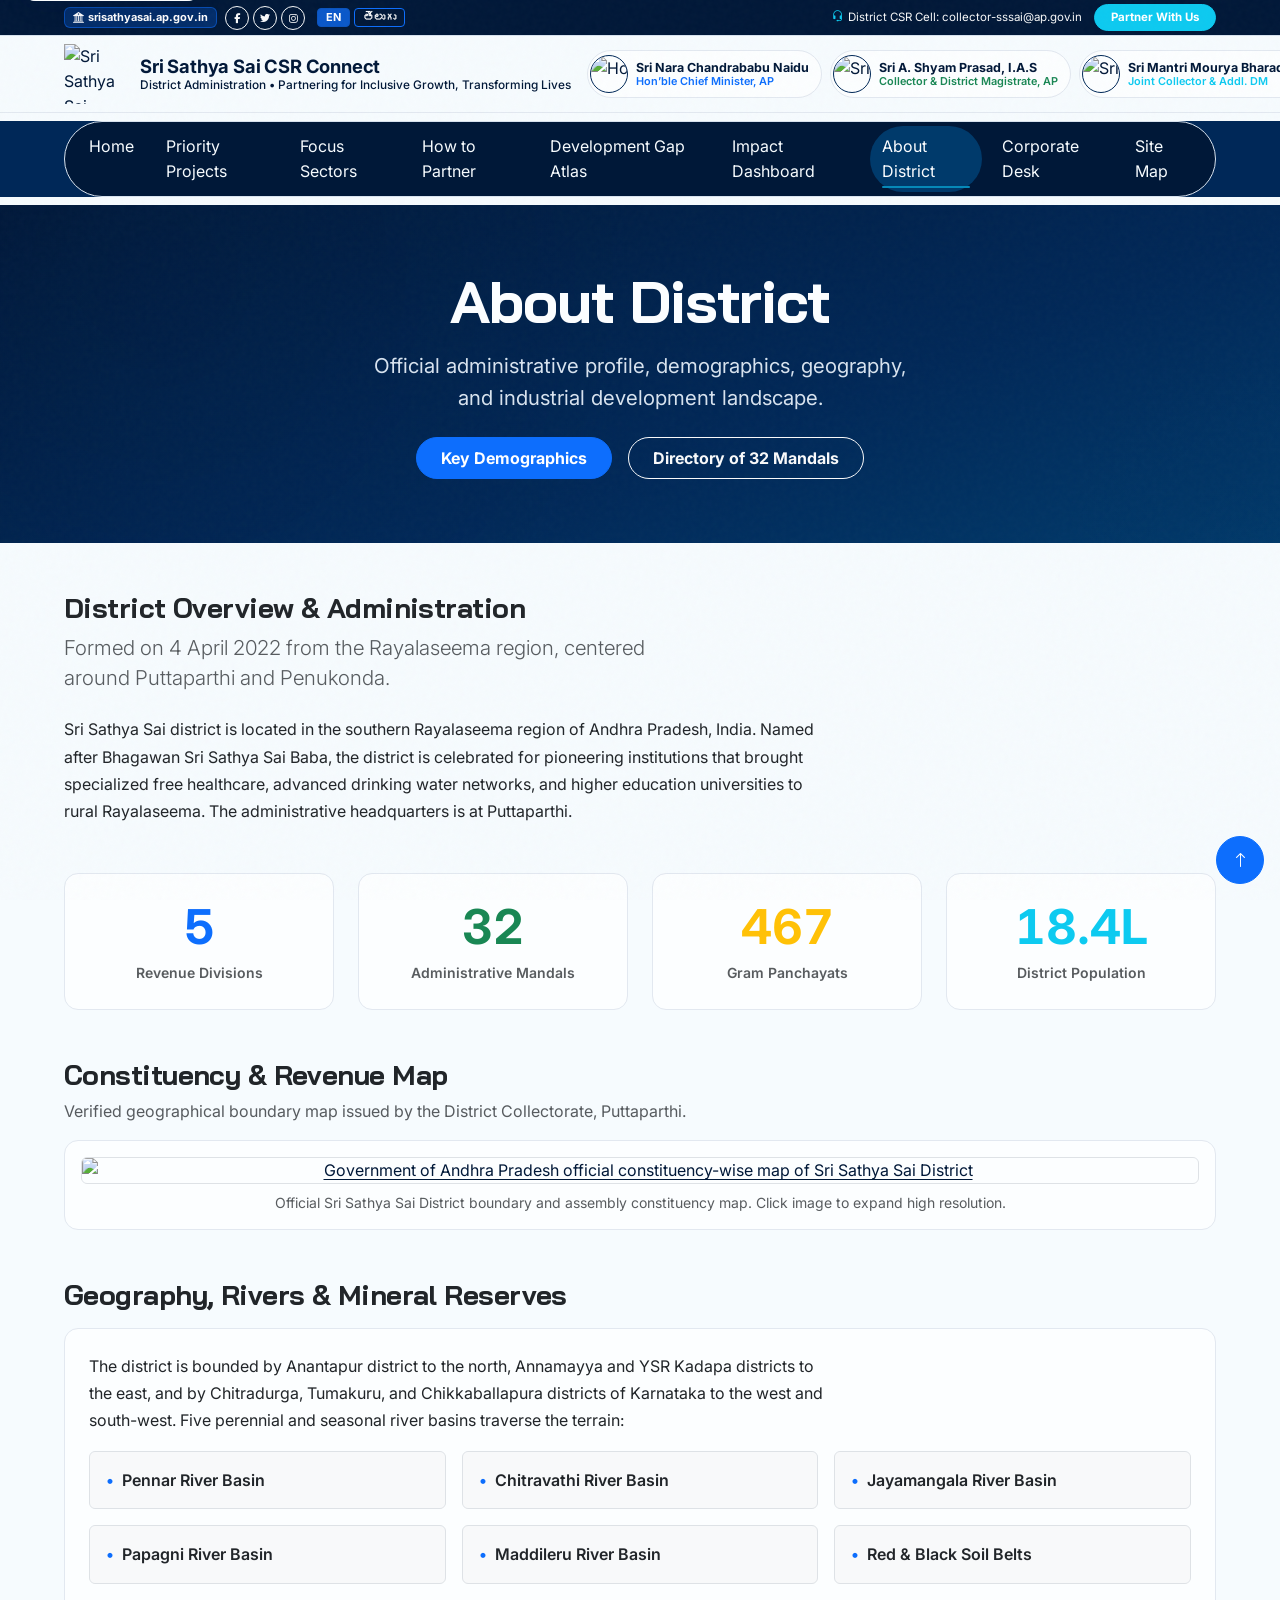
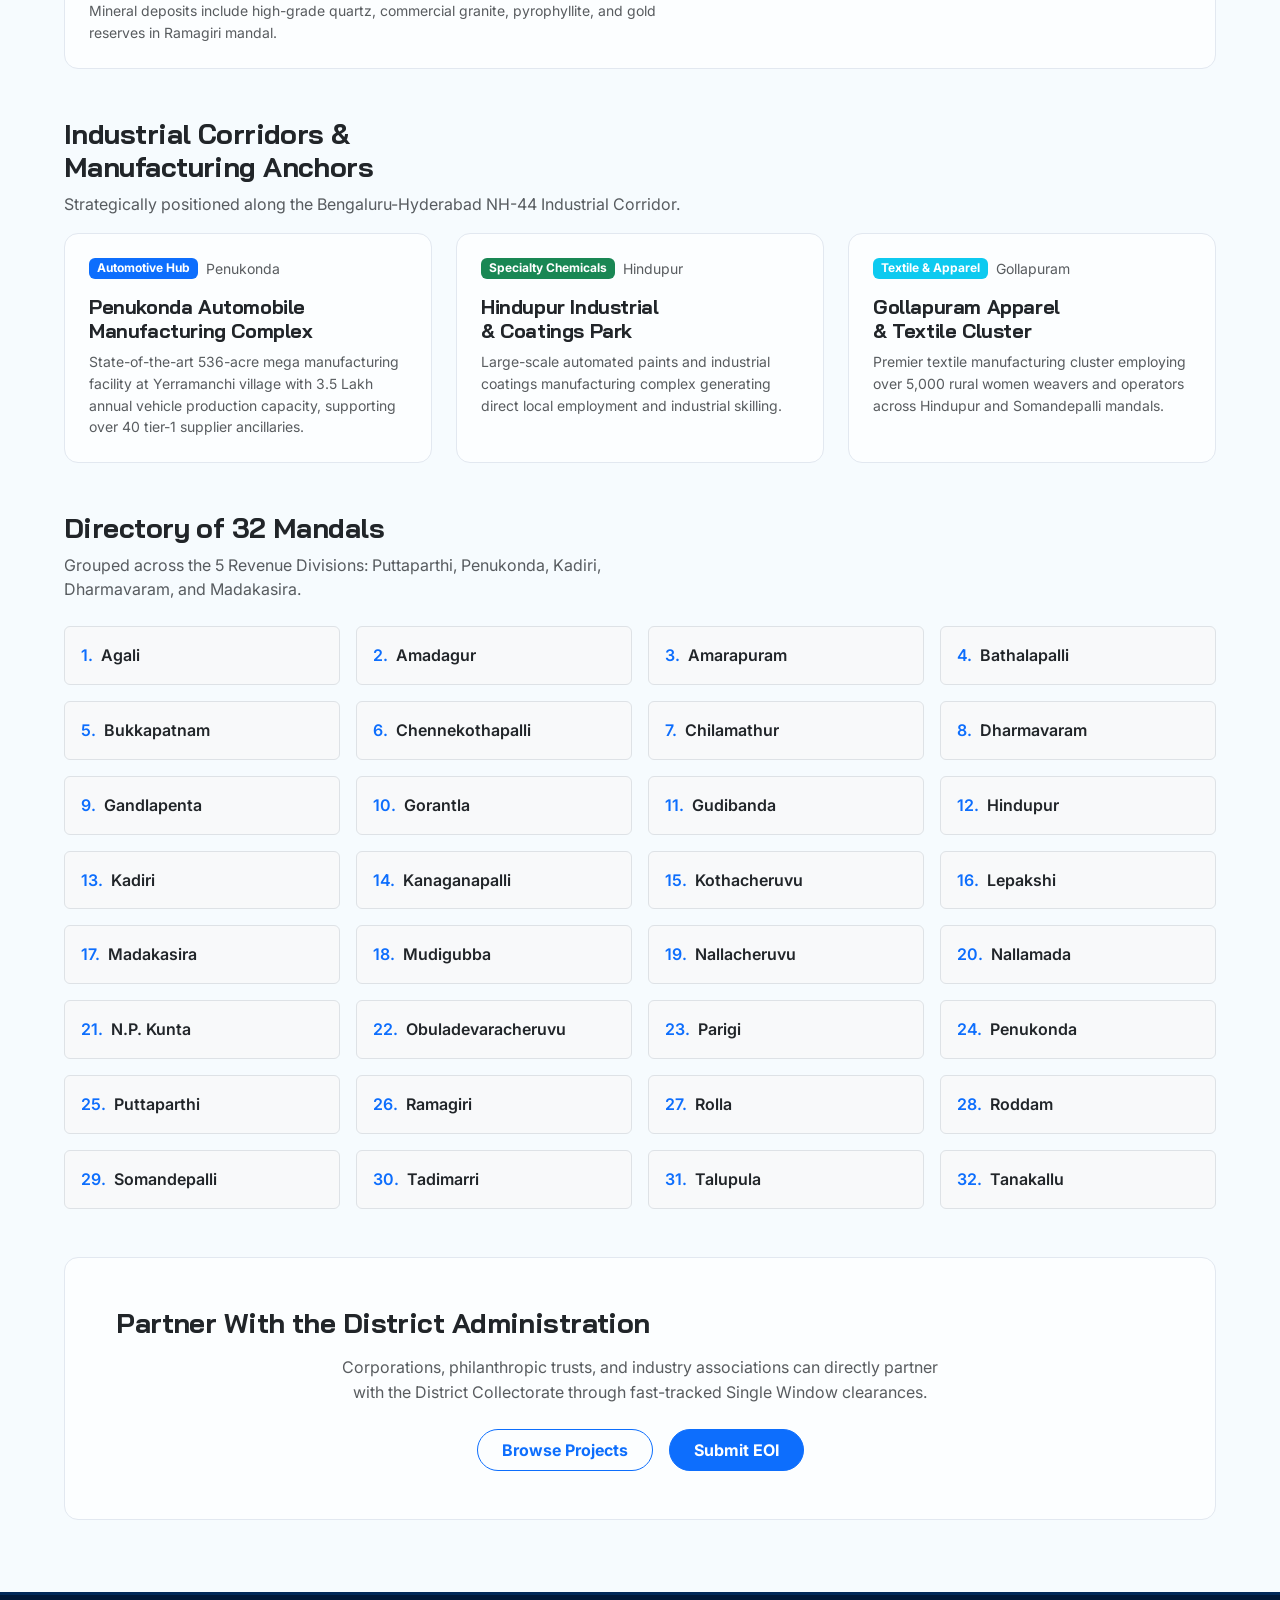
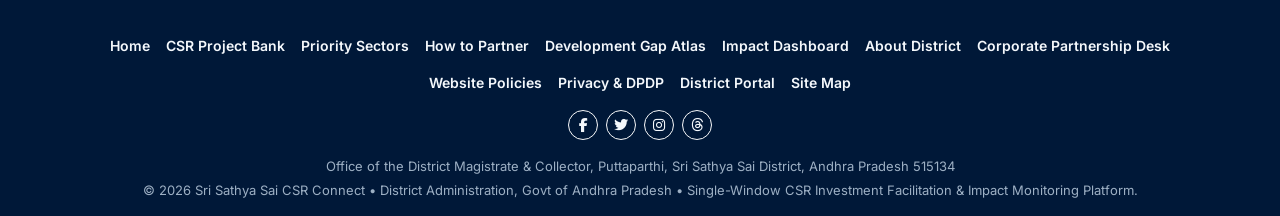
==== commit 15f27570: "Redesign website to Sri Sathya Sai CSR Connect concept note PDF, incorporate Azim Premji & ISKCON Wh" ====
--- a/about-district.html
+++ b/about-district.html
@@ -5,7 +5,7 @@
     <meta charset="utf-8">
     <title>About Sri Sathya Sai District | Official Profile &amp; Demographics</title>
     <meta content="width=device-width, initial-scale=1.0" name="viewport">
-    <meta content="About Sri Sathya Sai District, 32 Mandals, 5 Revenue Divisions, Economy, Geography, Kia Penukonda, Andhra Pradesh Administration" name="description">
+    <meta content="About Sri Sathya Sai District, 32 Mandals, 5 Revenue Divisions, Economy, Geography, Penukonda Corridor, Andhra Pradesh Administration" name="description">
 
     <!-- Favicon -->
     <link href="img/csr_logo.png" rel="icon" type="image/png">
@@ -173,8 +173,8 @@
                             <span class="badge bg-primary text-white">Automotive Hub</span>
                             <span class="small text-muted">Penukonda</span>
                         </div>
-                        <h3 class="h5 fw-bold text-dark">Kia India Automobile Plant</h3>
-                        <p class="text-muted small mb-0">State-of-the-art 536-acre facility at Yerramanchi village with 3.5 Lakh annual vehicle production capacity, supporting over 40 tier-1 supplier ancillaries.</p>
+                        <h3 class="h5 fw-bold text-dark">Penukonda Automobile Manufacturing Complex</h3>
+                        <p class="text-muted small mb-0">State-of-the-art 536-acre mega manufacturing facility at Yerramanchi village with 3.5 Lakh annual vehicle production capacity, supporting over 40 tier-1 supplier ancillaries.</p>
                     </div>
                 </div>
                 <div class="col-lg-4 col-md-6">
@@ -183,7 +183,7 @@
                             <span class="badge bg-success text-white">Specialty Chemicals</span>
                             <span class="small text-muted">Hindupur</span>
                         </div>
-                        <h3 class="h5 fw-bold text-dark">Berger Paints India</h3>
+                        <h3 class="h5 fw-bold text-dark">Hindupur Industrial &amp; Coatings Park</h3>
                         <p class="text-muted small mb-0">Large-scale automated paints and industrial coatings manufacturing complex generating direct local employment and industrial skilling.</p>
                     </div>
                 </div>
@@ -193,7 +193,7 @@
                             <span class="badge bg-info text-white">Textile &amp; Apparel</span>
                             <span class="small text-muted">Gollapuram</span>
                         </div>
-                        <h3 class="h5 fw-bold text-dark">Texport Industries Hub</h3>
+                        <h3 class="h5 fw-bold text-dark">Gollapuram Apparel &amp; Textile Cluster</h3>
                         <p class="text-muted small mb-0">Premier textile manufacturing cluster employing over 5,000 rural women weavers and operators across Hindupur and Somandepalli mandals.</p>
                     </div>
                 </div>
--- a/css/tokens.css
+++ b/css/tokens.css
@@ -64,6 +64,12 @@
   --color-navy-glow: rgba(0, 40, 88, 0.1);
   --color-card-border: #e2e8f0;
 
+  --color-gold: #c2410c;
+  --color-amber-gold: #d97706;
+  --color-terracotta: #b45309;
+  --color-terracotta-bg: #fffbeb;
+  --color-terracotta-border: #fde68a;
+
   --color-accent: #005a87;
   --color-accent-bright: #0689b8;
   --color-accent-ink: #fbfdff;
--- a/css/premium.css
+++ b/css/premium.css
@@ -72,35 +72,118 @@
 }
 
 .header-brand-container {
-    background: var(--color-paper-2);
-    padding: var(--space-xs) 0;
-    box-shadow: var(--shadow-card);
+    background: var(--color-paper);
+    padding: 0.65rem 0;
+    border-bottom: var(--rule-hair) solid var(--color-card-border);
+}
+
+.header-brand-left {
+    flex-shrink: 0;
+}
+
+.csr_logo {
+    width: 60px;
+    height: 60px;
+    min-width: 60px;
+    min-height: 60px;
+    max-width: 60px;
+    max-height: 60px;
+    object-fit: contain;
+    flex-shrink: 0;
+}
+
+.header-brand-text {
+    display: flex;
+    flex-direction: column;
+    justify-content: center;
 }
 
 .header-portal-title {
     font-size: 1.15rem;
-    color: var(--color-ink);
+    font-weight: 700;
+    letter-spacing: -0.01em;
+    color: var(--color-ink);
+    line-height: 1.25;
+    margin: 0;
+    white-space: nowrap;
+}
+
+.header-portal-sub {
+    font-size: 0.74rem;
+    font-weight: 500;
+    color: var(--color-ink-muted);
+    line-height: 1.3;
+    margin: 0;
+    white-space: nowrap;
+}
+
+.header-officer-badges {
+    display: flex;
+    align-items: center;
+    gap: 0.65rem;
+    flex-wrap: nowrap;
 }
 
 .officer-badge {
-    display: flex;
+    display: inline-flex;
     align-items: center;
     gap: var(--space-xs);
-    padding: var(--space-2xs) var(--space-sm) var(--space-2xs) var(--space-2xs);
+    padding: var(--space-2xs) var(--space-sm) var(--space-2xs) var(--space-3xs);
     border-radius: var(--radius-pill);
     background: var(--color-paper-2);
     border: var(--rule-hair) solid var(--color-card-border);
     white-space: nowrap;
+    flex-shrink: 0;
+}
+
+.officer-badge .badge-name {
+    font-size: 0.78rem;
+    font-weight: 700;
+    color: var(--color-ink);
+    margin: 0;
+    line-height: 1.15;
+    white-space: nowrap;
+}
+
+.officer-badge .badge-title {
+    font-size: 0.68rem;
+    font-weight: 600;
+    display: block;
+    line-height: 1.15;
+    white-space: nowrap;
 }
 
 .officer-img {
-    width: 40px;
-    height: 40px;
+    width: 38px;
+    height: 38px;
     object-fit: cover;
     object-position: top center;
     border-radius: 50%;
-    border: 2px solid var(--color-focus);
+    border: 1.5px solid var(--color-navy);
     flex-shrink: 0;
+}
+
+@media (max-width: 1199px) {
+    .header-portal-title {
+        font-size: 1.02rem;
+    }
+    .header-portal-sub {
+        font-size: 0.7rem;
+    }
+    .officer-badge {
+        padding: var(--space-3xs) var(--space-xs) var(--space-3xs) var(--space-3xs);
+        gap: var(--space-2xs);
+    }
+    .officer-img {
+        width: 32px;
+        height: 32px;
+    }
+    .officer-badge .badge-name {
+        font-size: 0.72rem;
+    }
+    .officer-badge .badge-title {
+        font-size: 0.64rem;
+    }
 }
 
 .site-nav-bar {
@@ -486,6 +569,239 @@
     border: var(--rule-hair) solid var(--color-info-border);
 }
 
+/* ==========================================================================
+   Sri Sathya Sai CSR Connect - Concept Note & PDF Component Styles
+   ========================================================================== */
+
+/* Hero Live Metrics Bar */
+.hero-live-metrics-bar {
+    background: var(--color-paper-2);
+    border-bottom: var(--rule-hair) solid var(--color-card-border);
+}
+
+.hero-metric-item {
+    padding: var(--space-md) var(--space-sm);
+    text-align: center;
+}
+
+.hero-metric-value {
+    font-family: var(--font-display);
+    font-size: clamp(1.5rem, 2vw + 1rem, 2.25rem);
+    font-weight: 700;
+    color: var(--color-navy);
+    line-height: 1.1;
+    font-variant-numeric: tabular-nums;
+}
+
+.hero-metric-label {
+    font-size: var(--text-xs);
+    font-weight: 600;
+    color: var(--color-muted);
+    margin-top: var(--space-2xs);
+}
+
+/* CSR Opportunity Matcher */
+.matcher-panel {
+    background: var(--color-paper-2);
+    border: var(--rule-hair) solid var(--color-card-border);
+    border-radius: var(--radius-card);
+    padding: var(--space-lg);
+}
+
+/* 6 Showcase Priority Sector Cards */
+.sector-showcase-card {
+    background: var(--color-paper-2);
+    border: var(--rule-hair) solid var(--color-card-border);
+    border-radius: var(--radius-card);
+    overflow: hidden;
+    height: 100%;
+    display: flex;
+    flex-direction: column;
+    transition: transform var(--dur-short) var(--ease-out), border-color var(--dur-short) var(--ease-out);
+}
+
+.sector-showcase-card:hover {
+    transform: translateY(-4px);
+    border-color: var(--color-accent-bright);
+}
+
+.sector-showcase-header {
+    padding: var(--space-lg);
+    background: var(--color-paper);
+    border-bottom: var(--rule-hair) solid var(--color-card-border);
+    display: flex;
+    align-items: center;
+    gap: var(--space-md);
+}
+
+.sector-showcase-icon {
+    width: 48px;
+    height: 48px;
+    border-radius: var(--radius-card);
+    background: var(--color-navy-dark);
+    color: var(--color-accent-ink);
+    display: flex;
+    align-items: center;
+    justify-content: center;
+    font-size: 1.25rem;
+    flex-shrink: 0;
+}
+
+.sector-showcase-body {
+    padding: var(--space-lg);
+    flex-grow: 1;
+    display: flex;
+    flex-direction: column;
+}
+
+/* Standard Project Card (Page 3 of PDF) */
+.pdf-project-card {
+    background: var(--color-paper-2);
+    border: var(--rule-hair) solid var(--color-card-border);
+    border-radius: var(--radius-card);
+    padding: var(--space-lg);
+    height: 100%;
+    display: flex;
+    flex-direction: column;
+    position: relative;
+    transition: transform var(--dur-short) var(--ease-out), border-color var(--dur-short) var(--ease-out);
+}
+
+.pdf-project-card:hover {
+    transform: translateY(-3px);
+    border-color: var(--color-navy);
+}
+
+.pdf-project-card .priority-badge {
+    position: absolute;
+    top: var(--space-lg);
+    right: var(--space-lg);
+    font-size: 0.68rem;
+    font-weight: 700;
+    padding: var(--space-3xs) var(--space-xs);
+    border-radius: var(--radius-pill);
+}
+
+.priority-high {
+    background: var(--color-error-bg);
+    color: var(--color-error-text);
+    border: var(--rule-hair) solid var(--color-error-border);
+}
+
+.priority-medium {
+    background: var(--color-warning-bg);
+    color: var(--color-warning-text);
+    border: var(--rule-hair) solid var(--color-warning-border);
+}
+
+.pdf-project-card .project-title {
+    font-size: 1.15rem;
+    font-weight: 700;
+    color: var(--color-ink);
+    line-height: 1.35;
+    margin-bottom: var(--space-2xs);
+    padding-right: var(--space-2xl);
+}
+
+.pdf-project-card .project-meta {
+    font-size: var(--text-xs);
+    color: var(--color-muted);
+    margin-bottom: var(--space-md);
+}
+
+.pdf-metric-grid {
+    display: grid;
+    grid-template-columns: 1fr 1fr;
+    gap: var(--space-sm);
+    padding: var(--space-sm) 0;
+    border-top: var(--rule-hair) solid var(--color-rule);
+    border-bottom: var(--rule-hair) solid var(--color-rule);
+    margin-bottom: var(--space-md);
+}
+
+.pdf-metric-val {
+    font-family: var(--font-display);
+    font-weight: 700;
+    font-size: 1.1rem;
+    color: var(--color-navy);
+    font-variant-numeric: tabular-nums;
+}
+
+.pdf-metric-lbl {
+    font-size: 0.72rem;
+    color: var(--color-muted);
+    display: block;
+}
+
+.pdf-project-specs {
+    font-size: var(--text-xs);
+    color: var(--color-ink-2);
+    margin-bottom: var(--space-md);
+    flex-grow: 1;
+}
+
+.pdf-project-specs strong {
+    color: var(--color-ink);
+}
+
+/* 5-Step Engagement Flow Cards (Page 4 of PDF) */
+.engagement-step-card {
+    background: var(--color-paper-2);
+    border: var(--rule-hair) solid var(--color-card-border);
+    border-radius: var(--radius-card);
+    padding: var(--space-lg);
+    text-align: center;
+    position: relative;
+    height: 100%;
+}
+
+.engagement-step-num {
+    width: 36px;
+    height: 36px;
+    border-radius: var(--radius-pill);
+    background: var(--color-navy);
+    color: var(--color-paper);
+    font-weight: 700;
+    font-size: var(--text-sm);
+    display: inline-flex;
+    align-items: center;
+    justify-content: center;
+    margin-bottom: var(--space-sm);
+}
+
+/* Special Institutional Adoption Pillars */
+.adoption-pillar-card {
+    background: var(--color-paper-2);
+    border: var(--rule-hair) solid var(--color-card-border);
+    border-radius: var(--radius-card);
+    padding: var(--space-xl) var(--space-lg);
+    text-align: center;
+    height: 100%;
+    display: flex;
+    flex-direction: column;
+    align-items: center;
+    transition: transform var(--dur-short) var(--ease-out), border-color var(--dur-short) var(--ease-out);
+}
+
+.adoption-pillar-card:hover {
+    transform: translateY(-4px);
+    border-color: var(--color-accent-bright);
+}
+
+.adoption-icon-wrap {
+    width: 64px;
+    height: 64px;
+    border-radius: var(--radius-pill);
+    background: var(--color-paper);
+    border: var(--rule-hair) solid var(--color-rule);
+    display: flex;
+    align-items: center;
+    justify-content: center;
+    font-size: 1.75rem;
+    color: var(--color-navy);
+    margin-bottom: var(--space-md);
+}
+
 @media (prefers-reduced-motion: reduce) {
     html {
         scroll-behavior: auto;
